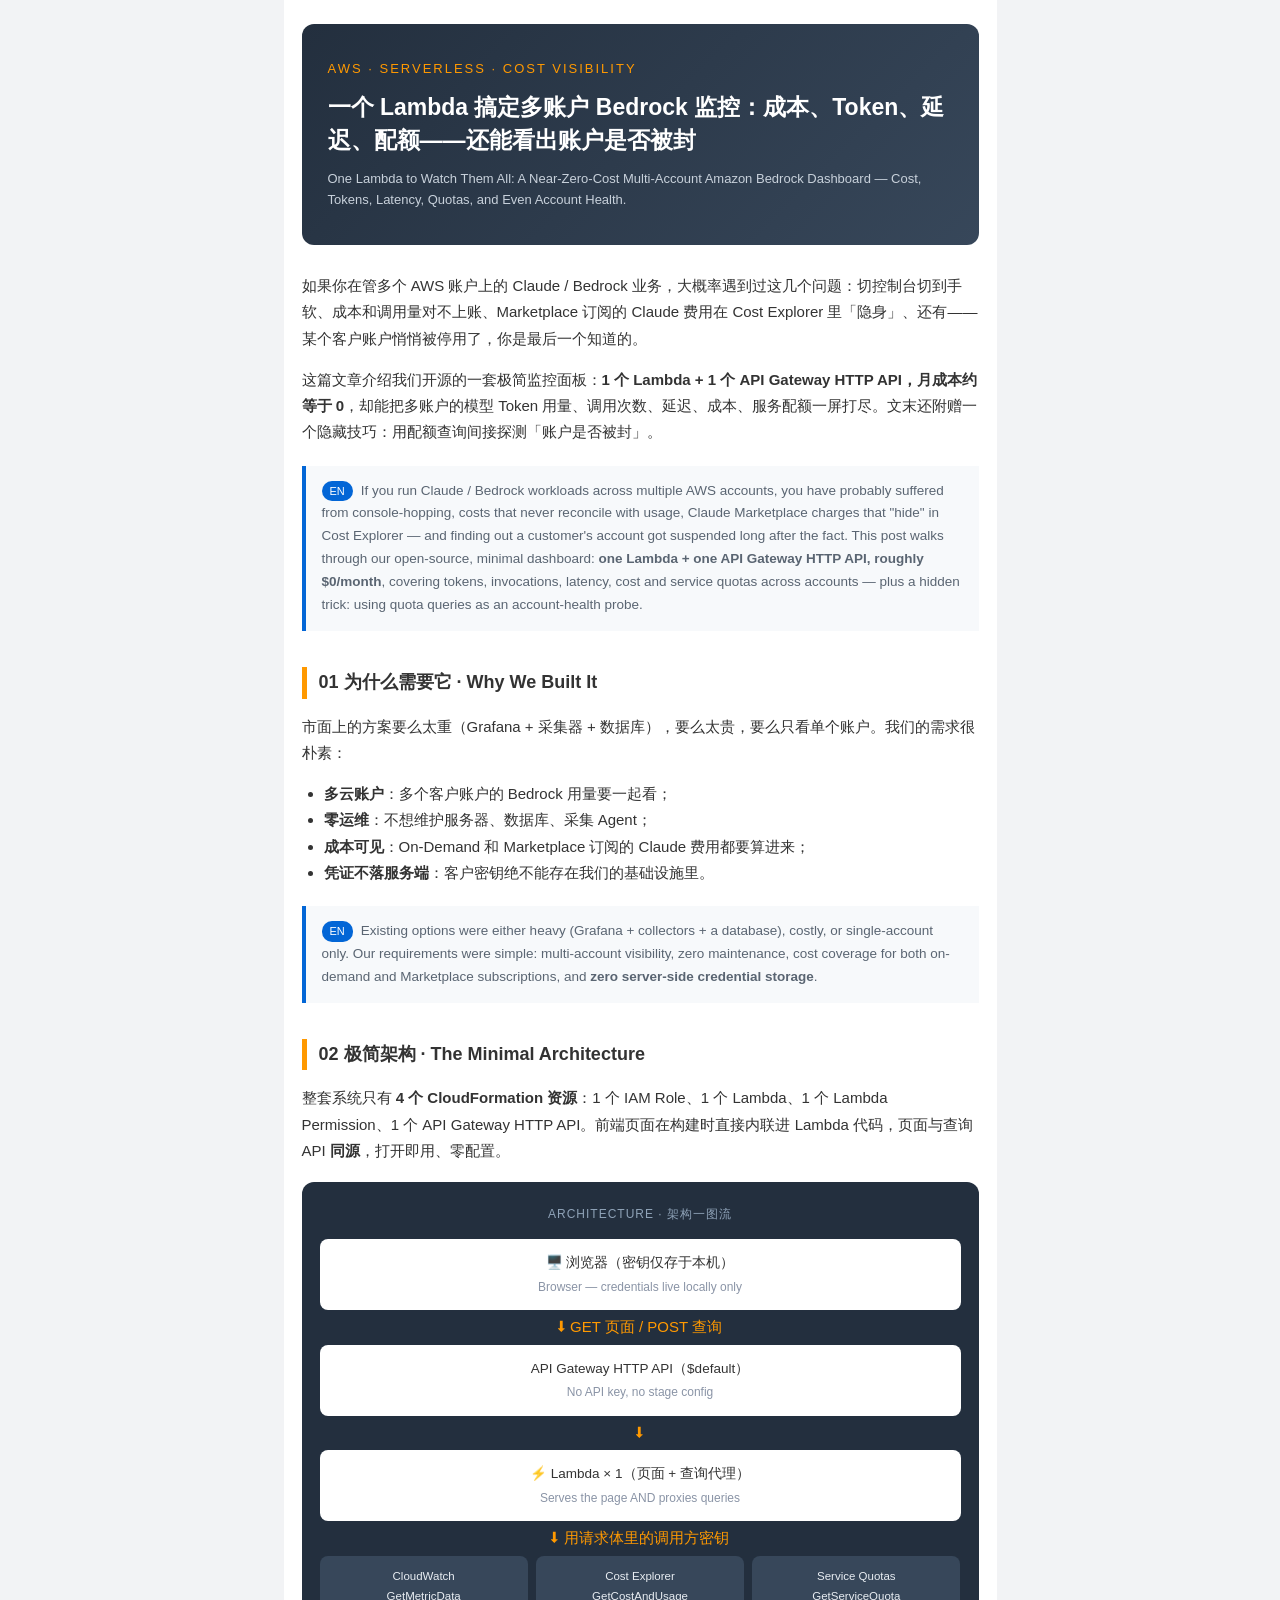
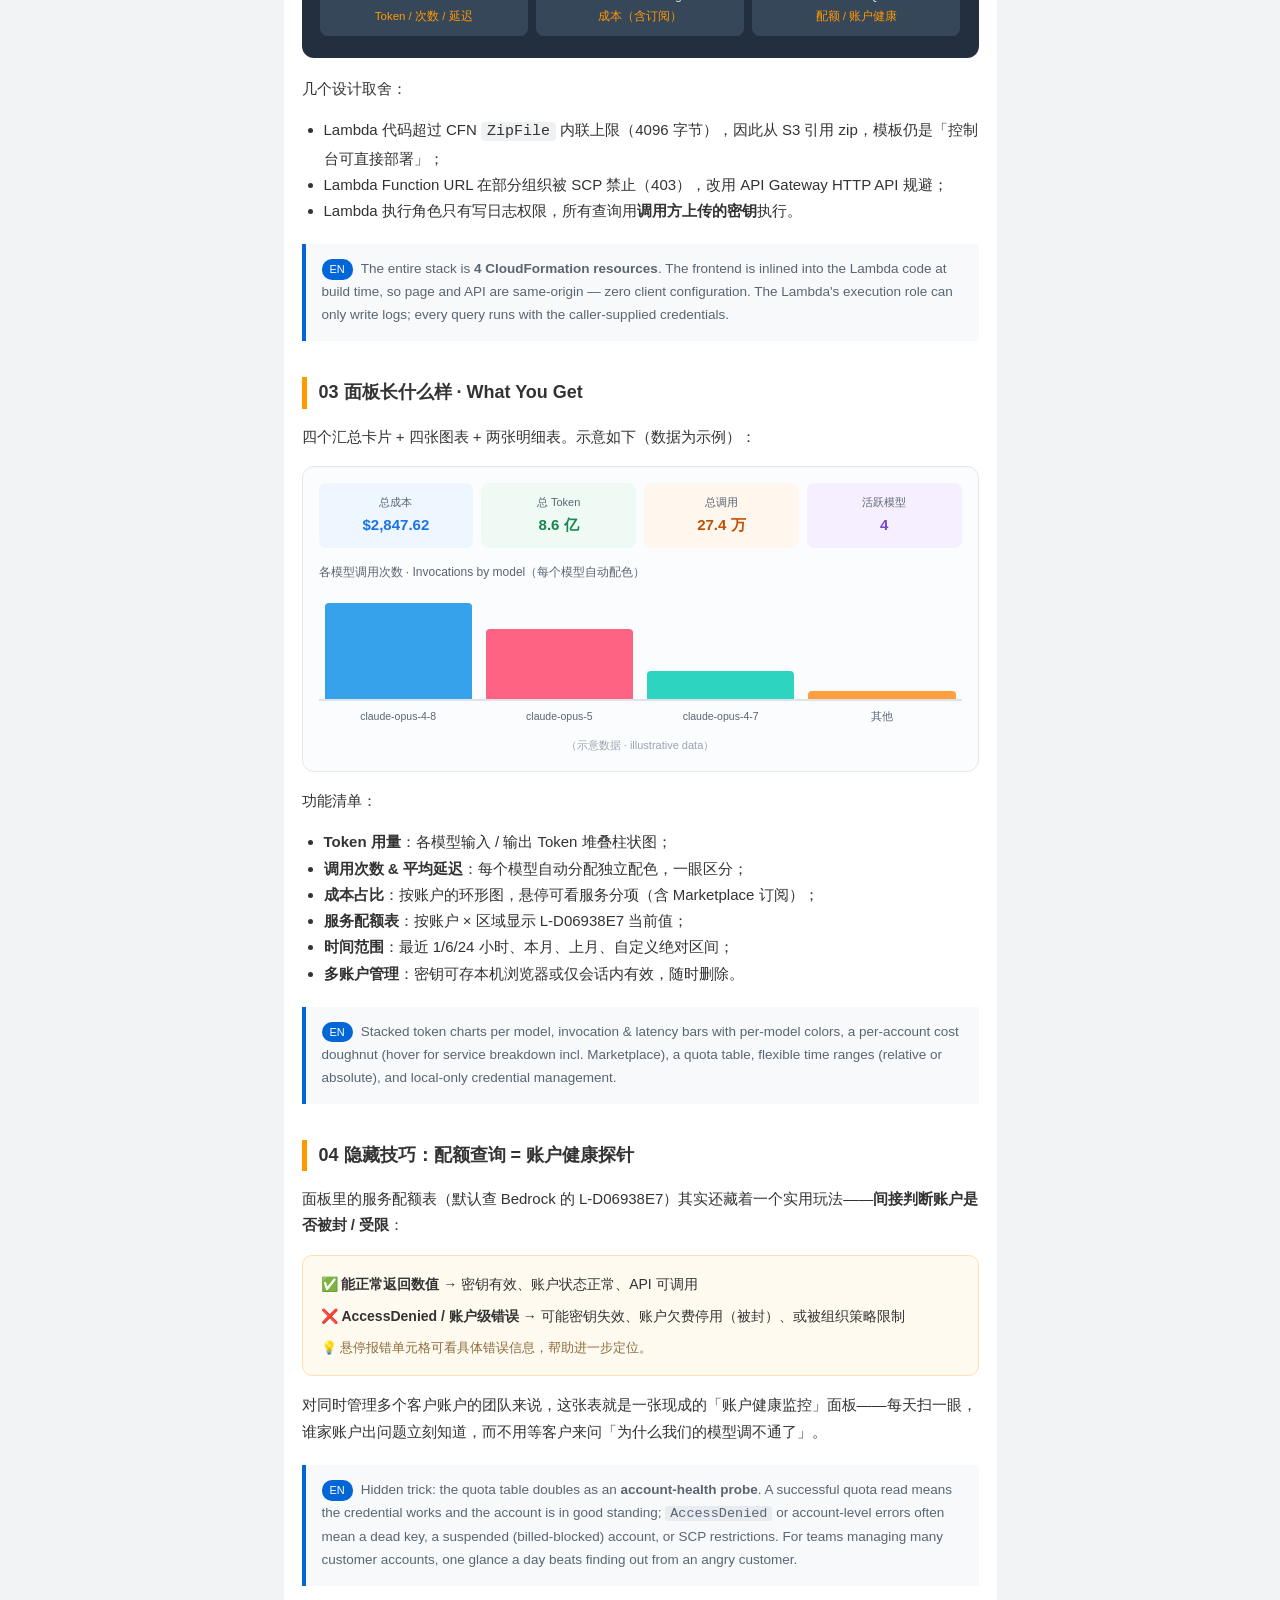
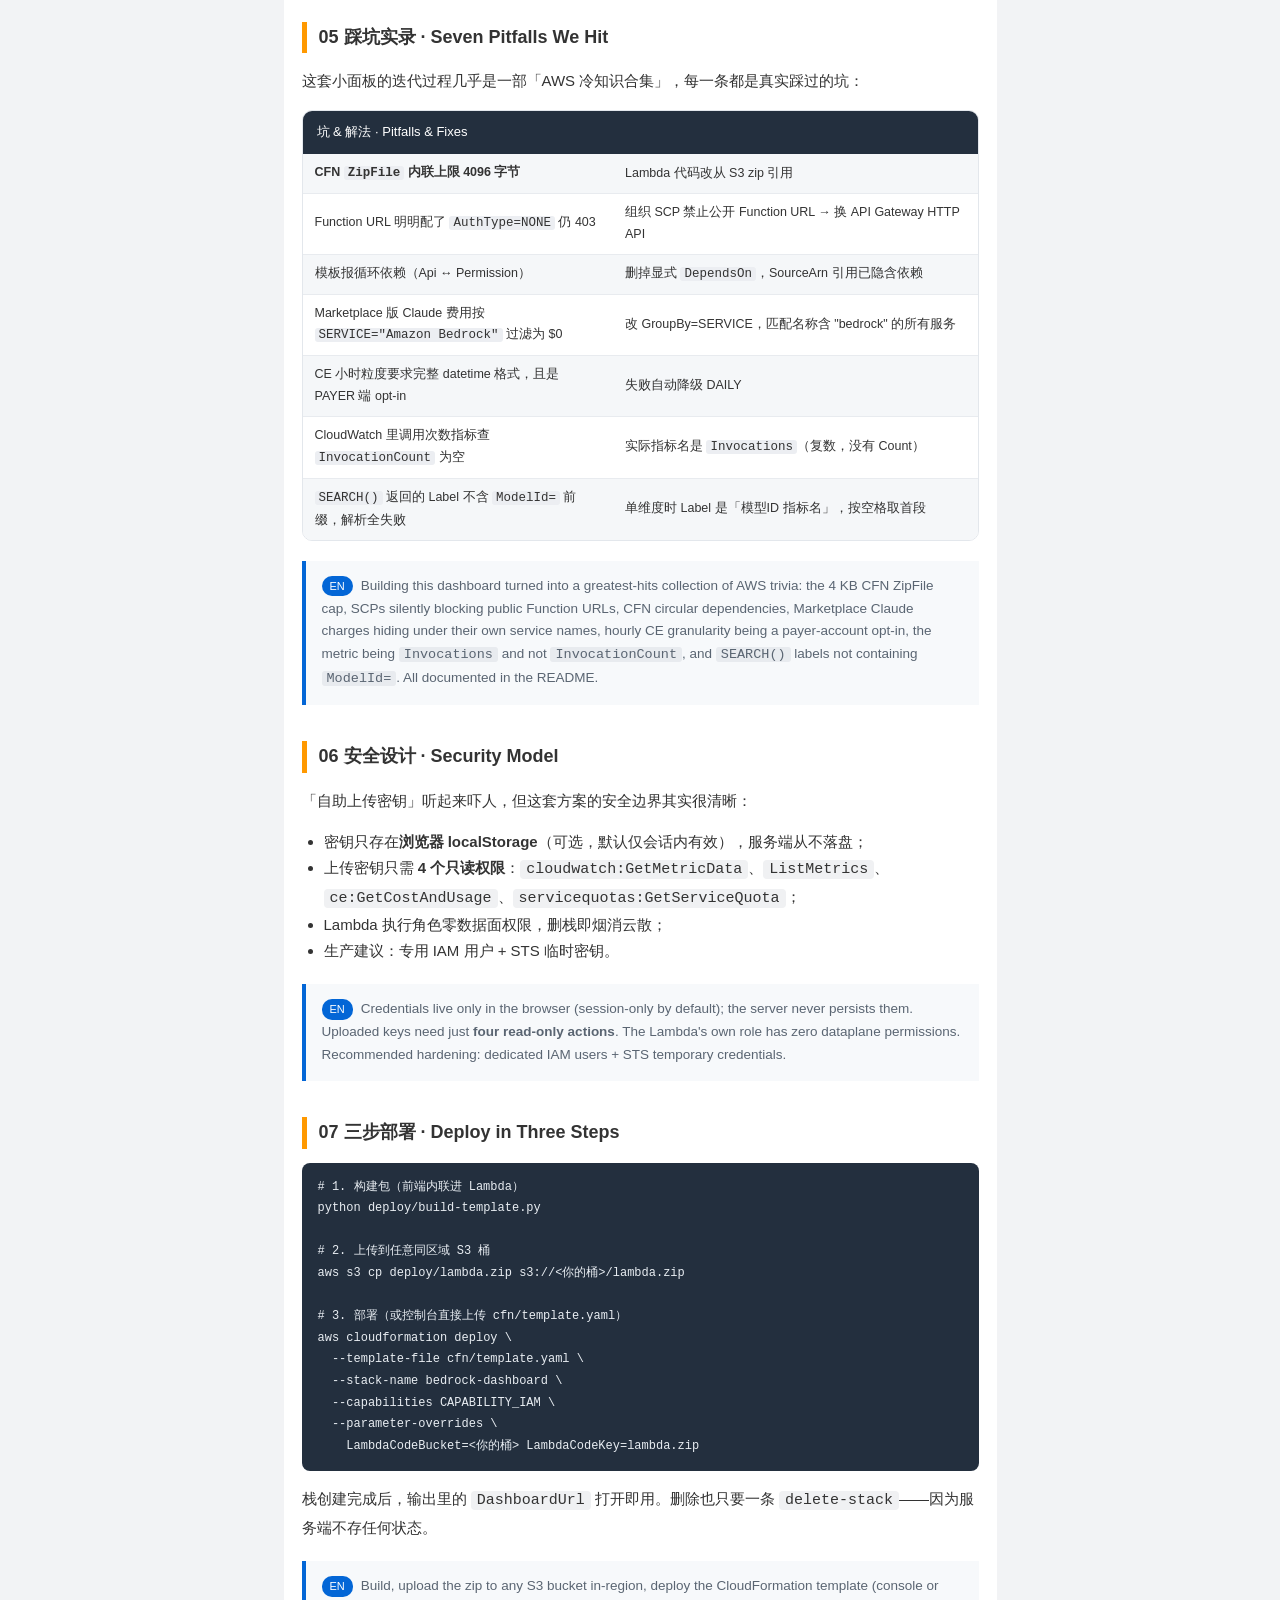
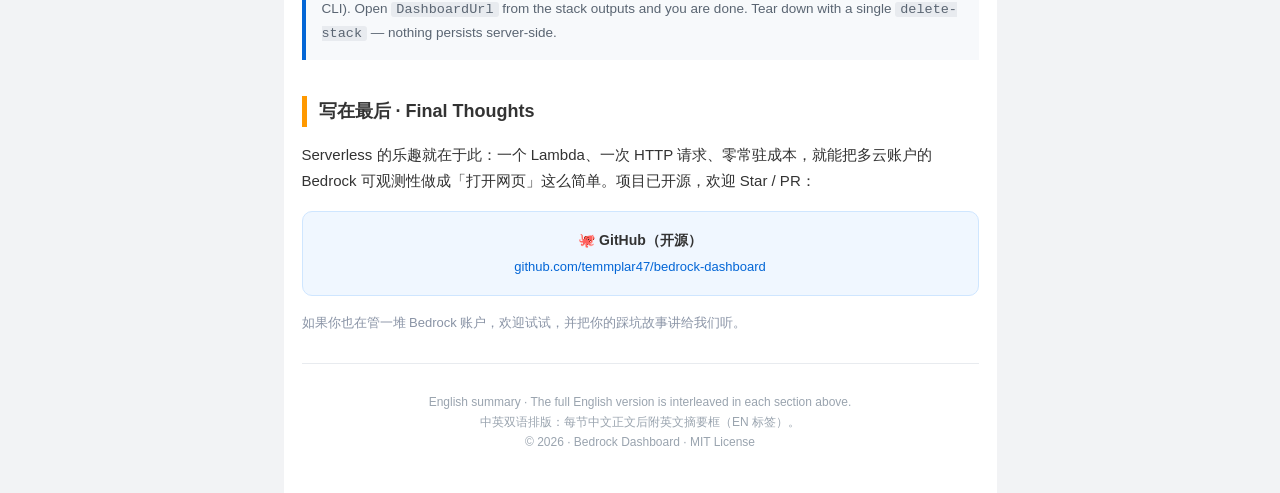
==== docs/wechat-article-bilingual.html @ fa551764 "Add bilingual WeChat article; document quota query as account-health probe in README" ====
<!DOCTYPE html>
<html lang="zh-CN">
<head>
<meta charset="UTF-8">
<meta name="viewport" content="width=device-width, initial-scale=1.0">
<title>一个 Lambda 搞定多账户 Bedrock 监控 · One Lambda to Watch Them All</title>
</head>
<body style="margin:0; padding:0; background:#f2f3f5;">
<div style="max-width:677px; margin:0 auto; padding:24px 18px 48px; font-family:-apple-system,BlinkMacSystemFont,'Helvetica Neue','PingFang SC','Hiragino Sans GB','Microsoft YaHei',sans-serif; color:#333; line-height:1.75; font-size:15px; background:#ffffff;">

  <!-- ===== 封面标题 ===== -->
  <div style="background:linear-gradient(135deg,#232f3e 0%,#37475a 100%); border-radius:12px; padding:34px 26px; margin-bottom:28px;">
    <div style="color:#ff9900; font-size:13px; letter-spacing:2px; margin-bottom:10px;">AWS · SERVERLESS · COST VISIBILITY</div>
    <h1 style="color:#ffffff; font-size:23px; line-height:1.45; margin:0 0 12px;">一个 Lambda 搞定多账户 Bedrock 监控：成本、Token、延迟、配额——还能看出账户是否被封</h1>
    <div style="color:#c8d1db; font-size:13px; line-height:1.6;">One Lambda to Watch Them All: A Near-Zero-Cost Multi-Account Amazon Bedrock Dashboard — Cost, Tokens, Latency, Quotas, and Even Account Health.</div>
  </div>

  <!-- ===== 导语 ===== -->
  <p>如果你在管多个 AWS 账户上的 Claude / Bedrock 业务，大概率遇到过这几个问题：切控制台切到手软、成本和调用量对不上账、Marketplace 订阅的 Claude 费用在 Cost Explorer 里「隐身」、还有——某个客户账户悄悄被停用了，你是最后一个知道的。</p>
  <p>这篇文章介绍我们开源的一套极简监控面板：<strong>1 个 Lambda + 1 个 API Gateway HTTP API，月成本约等于 0</strong>，却能把多账户的模型 Token 用量、调用次数、延迟、成本、服务配额一屏打尽。文末还附赠一个隐藏技巧：用配额查询间接探测「账户是否被封」。</p>

  <div style="background:#f7f9fb; border-left:4px solid #0366d6; padding:14px 16px; margin:20px 0; color:#5a6572; font-size:13.5px; line-height:1.7;">
    <span style="display:inline-block; background:#0366d6; color:#fff; font-size:11px; padding:1px 8px; border-radius:10px; margin-right:8px;">EN</span>If you run Claude / Bedrock workloads across multiple AWS accounts, you have probably suffered from console-hopping, costs that never reconcile with usage, Claude Marketplace charges that "hide" in Cost Explorer — and finding out a customer's account got suspended long after the fact. This post walks through our open-source, minimal dashboard: <strong>one Lambda + one API Gateway HTTP API, roughly $0/month</strong>, covering tokens, invocations, latency, cost and service quotas across accounts — plus a hidden trick: using quota queries as an account-health probe.
  </div>

  <!-- ===== 01 痛点 ===== -->
  <h2 style="font-size:18px; border-left:5px solid #ff9900; padding-left:12px; margin:36px 0 14px;">01 为什么需要它 · Why We Built It</h2>
  <p>市面上的方案要么太重（Grafana + 采集器 + 数据库），要么太贵，要么只看单个账户。我们的需求很朴素：</p>
  <ul style="padding-left:22px; margin:10px 0;">
    <li><strong>多云账户</strong>：多个客户账户的 Bedrock 用量要一起看；</li>
    <li><strong>零运维</strong>：不想维护服务器、数据库、采集 Agent；</li>
    <li><strong>成本可见</strong>：On-Demand 和 Marketplace 订阅的 Claude 费用都要算进来；</li>
    <li><strong>凭证不落服务端</strong>：客户密钥绝不能存在我们的基础设施里。</li>
  </ul>

  <div style="background:#f7f9fb; border-left:4px solid #0366d6; padding:14px 16px; margin:20px 0; color:#5a6572; font-size:13.5px; line-height:1.7;">
    <span style="display:inline-block; background:#0366d6; color:#fff; font-size:11px; padding:1px 8px; border-radius:10px; margin-right:8px;">EN</span>Existing options were either heavy (Grafana + collectors + a database), costly, or single-account only. Our requirements were simple: multi-account visibility, zero maintenance, cost coverage for both on-demand and Marketplace subscriptions, and <strong>zero server-side credential storage</strong>.
  </div>

  <!-- ===== 02 架构 ===== -->
  <h2 style="font-size:18px; border-left:5px solid #ff9900; padding-left:12px; margin:36px 0 14px;">02 极简架构 · The Minimal Architecture</h2>
  <p>整套系统只有 <strong>4 个 CloudFormation 资源</strong>：1 个 IAM Role、1 个 Lambda、1 个 Lambda Permission、1 个 API Gateway HTTP API。前端页面在构建时直接内联进 Lambda 代码，页面与查询 API <strong>同源</strong>，打开即用、零配置。</p>

  <!-- 架构图（纯 div，兼容公众号编辑器） -->
  <div style="background:#232f3e; border-radius:12px; padding:22px 18px; margin:18px 0;">
    <div style="text-align:center; color:#8fa3b8; font-size:12px; letter-spacing:1px; margin-bottom:14px;">ARCHITECTURE · 架构一图流</div>
    <div style="background:#ffffff; border-radius:8px; padding:12px 14px; text-align:center; font-size:13.5px;">
      🖥️ 浏览器（密钥仅存于本机）<br><span style="color:#8a94a6; font-size:12px;">Browser — credentials live locally only</span>
    </div>
    <div style="text-align:center; color:#ff9900; font-size:15px; margin:4px 0;">⬇ GET 页面 / POST 查询</div>
    <div style="background:#ffffff; border-radius:8px; padding:12px 14px; text-align:center; font-size:13.5px;">
      API Gateway HTTP API（$default）<br><span style="color:#8a94a6; font-size:12px;">No API key, no stage config</span>
    </div>
    <div style="text-align:center; color:#ff9900; font-size:15px; margin:4px 0;">⬇</div>
    <div style="background:#ffffff; border-radius:8px; padding:12px 14px; text-align:center; font-size:13.5px;">
      ⚡ Lambda × 1（页面 + 查询代理）<br><span style="color:#8a94a6; font-size:12px;">Serves the page AND proxies queries</span>
    </div>
    <div style="text-align:center; color:#ff9900; font-size:15px; margin:4px 0;">⬇ 用请求体里的调用方密钥</div>
    <div style="display:flex; gap:8px; margin-top:2px;">
      <div style="flex:1; background:#37475a; color:#e8edf2; border-radius:8px; padding:10px 6px; text-align:center; font-size:11.5px;">CloudWatch<br>GetMetricData<br><span style="color:#ff9900;">Token / 次数 / 延迟</span></div>
      <div style="flex:1; background:#37475a; color:#e8edf2; border-radius:8px; padding:10px 6px; text-align:center; font-size:11.5px;">Cost Explorer<br>GetCostAndUsage<br><span style="color:#ff9900;">成本（含订阅）</span></div>
      <div style="flex:1; background:#37475a; color:#e8edf2; border-radius:8px; padding:10px 6px; text-align:center; font-size:11.5px;">Service Quotas<br>GetServiceQuota<br><span style="color:#ff9900;">配额 / 账户健康</span></div>
    </div>
  </div>

  <p>几个设计取舍：</p>
  <ul style="padding-left:22px; margin:10px 0;">
    <li>Lambda 代码超过 CFN <code style="background:#f0f1f3; padding:1px 6px; border-radius:4px;">ZipFile</code> 内联上限（4096 字节），因此从 S3 引用 zip，模板仍是「控制台可直接部署」；</li>
    <li>Lambda Function URL 在部分组织被 SCP 禁止（403），改用 API Gateway HTTP API 规避；</li>
    <li>Lambda 执行角色只有写日志权限，所有查询用<strong>调用方上传的密钥</strong>执行。</li>
  </ul>

  <div style="background:#f7f9fb; border-left:4px solid #0366d6; padding:14px 16px; margin:20px 0; color:#5a6572; font-size:13.5px; line-height:1.7;">
    <span style="display:inline-block; background:#0366d6; color:#fff; font-size:11px; padding:1px 8px; border-radius:10px; margin-right:8px;">EN</span>The entire stack is <strong>4 CloudFormation resources</strong>. The frontend is inlined into the Lambda code at build time, so page and API are same-origin — zero client configuration. The Lambda's execution role can only write logs; every query runs with the caller-supplied credentials.
  </div>

  <!-- ===== 03 面板长什么样 ===== -->
  <h2 style="font-size:18px; border-left:5px solid #ff9900; padding-left:12px; margin:36px 0 14px;">03 面板长什么样 · What You Get</h2>
  <p>四个汇总卡片 + 四张图表 + 两张明细表。示意如下（数据为示例）：</p>

  <!-- 面板示意图 -->
  <div style="border:1px solid #e3e7ec; border-radius:12px; padding:16px; margin:16px 0; background:#fbfcfd;">
    <div style="display:flex; gap:8px; margin-bottom:14px;">
      <div style="flex:1; background:#eef6ff; border-radius:8px; padding:10px 8px; text-align:center;"><div style="font-size:11px; color:#5a6572;">总成本</div><div style="font-size:15px; font-weight:600; color:#1a73e8;">$2,847.62</div></div>
      <div style="flex:1; background:#eefaf3; border-radius:8px; padding:10px 8px; text-align:center;"><div style="font-size:11px; color:#5a6572;">总 Token</div><div style="font-size:15px; font-weight:600; color:#188552;">8.6 亿</div></div>
      <div style="flex:1; background:#fff6ee; border-radius:8px; padding:10px 8px; text-align:center;"><div style="font-size:11px; color:#5a6572;">总调用</div><div style="font-size:15px; font-weight:600; color:#c05000;">27.4 万</div></div>
      <div style="flex:1; background:#f5efff; border-radius:8px; padding:10px 8px; text-align:center;"><div style="font-size:11px; color:#5a6572;">活跃模型</div><div style="font-size:15px; font-weight:600; color:#7649c8;">4</div></div>
    </div>
    <div style="font-size:12px; color:#5a6572; margin-bottom:6px;">各模型调用次数 · Invocations by model（每个模型自动配色）</div>
    <div style="display:flex; align-items:flex-end; gap:14px; height:110px; padding:0 6px; border-bottom:2px solid #dfe3e8;">
      <div style="flex:1; text-align:center;"><div style="background:#36a2eb; height:96px; border-radius:4px 4px 0 0;"></div></div>
      <div style="flex:1; text-align:center;"><div style="background:#ff6384; height:70px; border-radius:4px 4px 0 0;"></div></div>
      <div style="flex:1; text-align:center;"><div style="background:#2dd4bf; height:28px; border-radius:4px 4px 0 0;"></div></div>
      <div style="flex:1; text-align:center;"><div style="background:#ff9f40; height:8px; border-radius:4px 4px 0 0;"></div></div>
    </div>
    <div style="display:flex; gap:14px; padding:6px 6px 0;">
      <div style="flex:1; text-align:center; font-size:10.5px; color:#5a6572;">claude-opus-4-8</div>
      <div style="flex:1; text-align:center; font-size:10.5px; color:#5a6572;">claude-opus-5</div>
      <div style="flex:1; text-align:center; font-size:10.5px; color:#5a6572;">claude-opus-4-7</div>
      <div style="flex:1; text-align:center; font-size:10.5px; color:#5a6572;">其他</div>
    </div>
    <div style="font-size:11px; color:#9aa4af; text-align:center; margin-top:10px;">（示意数据 · illustrative data）</div>
  </div>

  <p>功能清单：</p>
  <ul style="padding-left:22px; margin:10px 0;">
    <li><strong>Token 用量</strong>：各模型输入 / 输出 Token 堆叠柱状图；</li>
    <li><strong>调用次数 & 平均延迟</strong>：每个模型自动分配独立配色，一眼区分；</li>
    <li><strong>成本占比</strong>：按账户的环形图，悬停可看服务分项（含 Marketplace 订阅）；</li>
    <li><strong>服务配额表</strong>：按账户 × 区域显示 L-D06938E7 当前值；</li>
    <li><strong>时间范围</strong>：最近 1/6/24 小时、本月、上月、自定义绝对区间；</li>
    <li><strong>多账户管理</strong>：密钥可存本机浏览器或仅会话内有效，随时删除。</li>
  </ul>

  <div style="background:#f7f9fb; border-left:4px solid #0366d6; padding:14px 16px; margin:20px 0; color:#5a6572; font-size:13.5px; line-height:1.7;">
    <span style="display:inline-block; background:#0366d6; color:#fff; font-size:11px; padding:1px 8px; border-radius:10px; margin-right:8px;">EN</span>Stacked token charts per model, invocation &amp; latency bars with per-model colors, a per-account cost doughnut (hover for service breakdown incl. Marketplace), a quota table, flexible time ranges (relative or absolute), and local-only credential management.
  </div>

  <!-- ===== 04 隐藏技巧 ===== -->
  <h2 style="font-size:18px; border-left:5px solid #ff9900; padding-left:12px; margin:36px 0 14px;">04 隐藏技巧：配额查询 = 账户健康探针</h2>
  <p>面板里的服务配额表（默认查 Bedrock 的 L-D06938E7）其实还藏着一个实用玩法——<strong>间接判断账户是否被封 / 受限</strong>：</p>

  <div style="border:1px solid #ffe0b2; background:#fffaf0; border-radius:10px; padding:16px 18px; margin:16px 0;">
    <div style="font-size:14px; margin-bottom:8px;">✅ <strong>能正常返回数值</strong> → 密钥有效、账户状态正常、API 可调用</div>
    <div style="font-size:14px; margin-bottom:8px;">❌ <strong>AccessDenied / 账户级错误</strong> → 可能密钥失效、账户欠费停用（被封）、或被组织策略限制</div>
    <div style="font-size:13px; color:#8a6d3b;">💡 悬停报错单元格可看具体错误信息，帮助进一步定位。</div>
  </div>

  <p>对同时管理多个客户账户的团队来说，这张表就是一张现成的「账户健康监控」面板——每天扫一眼，谁家账户出问题立刻知道，而不用等客户来问「为什么我们的模型调不通了」。</p>

  <div style="background:#f7f9fb; border-left:4px solid #0366d6; padding:14px 16px; margin:20px 0; color:#5a6572; font-size:13.5px; line-height:1.7;">
    <span style="display:inline-block; background:#0366d6; color:#fff; font-size:11px; padding:1px 8px; border-radius:10px; margin-right:8px;">EN</span>Hidden trick: the quota table doubles as an <strong>account-health probe</strong>. A successful quota read means the credential works and the account is in good standing; <code style="background:#e8ebef; padding:0 5px; border-radius:3px;">AccessDenied</code> or account-level errors often mean a dead key, a suspended (billed-blocked) account, or SCP restrictions. For teams managing many customer accounts, one glance a day beats finding out from an angry customer.
  </div>

  <!-- ===== 05 踩坑实录 ===== -->
  <h2 style="font-size:18px; border-left:5px solid #ff9900; padding-left:12px; margin:36px 0 14px;">05 踩坑实录 · Seven Pitfalls We Hit</h2>
  <p>这套小面板的迭代过程几乎是一部「AWS 冷知识合集」，每一条都是真实踩过的坑：</p>

  <div style="border:1px solid #e3e7ec; border-radius:10px; overflow:hidden; margin:16px 0;">
    <div style="background:#232f3e; color:#fff; padding:10px 14px; font-size:13px;">坑 &amp; 解法 · Pitfalls &amp; Fixes</div>
    <table style="width:100%; border-collapse:collapse; font-size:12.5px;">
      <tr style="background:#f5f7f9;">
        <td style="padding:8px 12px; border-bottom:1px solid #e8ebef; font-weight:600; width:46%;">CFN <code style="background:#eceef2; padding:0 4px; border-radius:3px;">ZipFile</code> 内联上限 4096 字节</td>
        <td style="padding:8px 12px; border-bottom:1px solid #e8ebef;">Lambda 代码改从 S3 zip 引用</td>
      </tr>
      <tr>
        <td style="padding:8px 12px; border-bottom:1px solid #e8ebef;">Function URL 明明配了 <code style="background:#eceef2; padding:0 4px; border-radius:3px;">AuthType=NONE</code> 仍 403</td>
        <td style="padding:8px 12px; border-bottom:1px solid #e8ebef;">组织 SCP 禁止公开 Function URL → 换 API Gateway HTTP API</td>
      </tr>
      <tr style="background:#f5f7f9;">
        <td style="padding:8px 12px; border-bottom:1px solid #e8ebef;">模板报循环依赖（Api ↔ Permission）</td>
        <td style="padding:8px 12px; border-bottom:1px solid #e8ebef;">删掉显式 <code style="background:#eceef2; padding:0 4px; border-radius:3px;">DependsOn</code>，SourceArn 引用已隐含依赖</td>
      </tr>
      <tr>
        <td style="padding:8px 12px; border-bottom:1px solid #e8ebef;">Marketplace 版 Claude 费用按 <code style="background:#eceef2; padding:0 4px; border-radius:3px;">SERVICE="Amazon Bedrock"</code> 过滤为 $0</td>
        <td style="padding:8px 12px; border-bottom:1px solid #e8ebef;">改 GroupBy=SERVICE，匹配名称含 "bedrock" 的所有服务</td>
      </tr>
      <tr style="background:#f5f7f9;">
        <td style="padding:8px 12px; border-bottom:1px solid #e8ebef;">CE 小时粒度要求完整 datetime 格式，且是 PAYER 端 opt-in</td>
        <td style="padding:8px 12px; border-bottom:1px solid #e8ebef;">失败自动降级 DAILY</td>
      </tr>
      <tr>
        <td style="padding:8px 12px; border-bottom:1px solid #e8ebef;">CloudWatch 里调用次数指标查 <code style="background:#eceef2; padding:0 4px; border-radius:3px;">InvocationCount</code> 为空</td>
        <td style="padding:8px 12px; border-bottom:1px solid #e8ebef;">实际指标名是 <code style="background:#eceef2; padding:0 4px; border-radius:3px;">Invocations</code>（复数，没有 Count）</td>
      </tr>
      <tr style="background:#f5f7f9;">
        <td style="padding:8px 12px;"><code style="background:#eceef2; padding:0 4px; border-radius:3px;">SEARCH()</code> 返回的 Label 不含 <code style="background:#eceef2; padding:0 4px; border-radius:3px;">ModelId=</code> 前缀，解析全失败</td>
        <td style="padding:8px 12px;">单维度时 Label 是「模型ID 指标名」，按空格取首段</td>
      </tr>
    </table>
  </div>

  <div style="background:#f7f9fb; border-left:4px solid #0366d6; padding:14px 16px; margin:20px 0; color:#5a6572; font-size:13.5px; line-height:1.7;">
    <span style="display:inline-block; background:#0366d6; color:#fff; font-size:11px; padding:1px 8px; border-radius:10px; margin-right:8px;">EN</span>Building this dashboard turned into a greatest-hits collection of AWS trivia: the 4 KB CFN ZipFile cap, SCPs silently blocking public Function URLs, CFN circular dependencies, Marketplace Claude charges hiding under their own service names, hourly CE granularity being a payer-account opt-in, the metric being <code style="background:#e8ebef; padding:0 5px; border-radius:3px;">Invocations</code> and not <code style="background:#e8ebef; padding:0 5px; border-radius:3px;">InvocationCount</code>, and <code style="background:#e8ebef; padding:0 5px; border-radius:3px;">SEARCH()</code> labels not containing <code style="background:#e8ebef; padding:0 5px; border-radius:3px;">ModelId=</code>. All documented in the README.
  </div>

  <!-- ===== 06 安全设计 ===== -->
  <h2 style="font-size:18px; border-left:5px solid #ff9900; padding-left:12px; margin:36px 0 14px;">06 安全设计 · Security Model</h2>
  <p>「自助上传密钥」听起来吓人，但这套方案的安全边界其实很清晰：</p>
  <ul style="padding-left:22px; margin:10px 0;">
    <li>密钥只存在<strong>浏览器 localStorage</strong>（可选，默认仅会话内有效），服务端从不落盘；</li>
    <li>上传密钥只需 <strong>4 个只读权限</strong>：<code style="background:#f0f1f3; padding:1px 6px; border-radius:4px;">cloudwatch:GetMetricData</code>、<code style="background:#f0f1f3; padding:1px 6px; border-radius:4px;">ListMetrics</code>、<code style="background:#f0f1f3; padding:1px 6px; border-radius:4px;">ce:GetCostAndUsage</code>、<code style="background:#f0f1f3; padding:1px 6px; border-radius:4px;">servicequotas:GetServiceQuota</code>；</li>
    <li>Lambda 执行角色零数据面权限，删栈即烟消云散；</li>
    <li>生产建议：专用 IAM 用户 + STS 临时密钥。</li>
  </ul>

  <div style="background:#f7f9fb; border-left:4px solid #0366d6; padding:14px 16px; margin:20px 0; color:#5a6572; font-size:13.5px; line-height:1.7;">
    <span style="display:inline-block; background:#0366d6; color:#fff; font-size:11px; padding:1px 8px; border-radius:10px; margin-right:8px;">EN</span>Credentials live only in the browser (session-only by default); the server never persists them. Uploaded keys need just <strong>four read-only actions</strong>. The Lambda's own role has zero dataplane permissions. Recommended hardening: dedicated IAM users + STS temporary credentials.
  </div>

  <!-- ===== 07 部署 ===== -->
  <h2 style="font-size:18px; border-left:5px solid #ff9900; padding-left:12px; margin:36px 0 14px;">07 三步部署 · Deploy in Three Steps</h2>
  <pre style="background:#232f3e; color:#e8edf2; border-radius:8px; padding:14px 16px; font-size:12px; overflow-x:auto; line-height:1.8;"><code># 1. 构建包（前端内联进 Lambda）
python deploy/build-template.py

# 2. 上传到任意同区域 S3 桶
aws s3 cp deploy/lambda.zip s3://&lt;你的桶&gt;/lambda.zip

# 3. 部署（或控制台直接上传 cfn/template.yaml）
aws cloudformation deploy \
  --template-file cfn/template.yaml \
  --stack-name bedrock-dashboard \
  --capabilities CAPABILITY_IAM \
  --parameter-overrides \
    LambdaCodeBucket=&lt;你的桶&gt; LambdaCodeKey=lambda.zip</code></pre>
  <p>栈创建完成后，输出里的 <code style="background:#f0f1f3; padding:1px 6px; border-radius:4px;">DashboardUrl</code> 打开即用。删除也只要一条 <code style="background:#f0f1f3; padding:1px 6px; border-radius:4px;">delete-stack</code>——因为服务端不存任何状态。</p>

  <div style="background:#f7f9fb; border-left:4px solid #0366d6; padding:14px 16px; margin:20px 0; color:#5a6572; font-size:13.5px; line-height:1.7;">
    <span style="display:inline-block; background:#0366d6; color:#fff; font-size:11px; padding:1px 8px; border-radius:10px; margin-right:8px;">EN</span>Build, upload the zip to any S3 bucket in-region, deploy the CloudFormation template (console or CLI). Open <code style="background:#e8ebef; padding:0 5px; border-radius:3px;">DashboardUrl</code> from the stack outputs and you are done. Tear down with a single <code style="background:#e8ebef; padding:0 5px; border-radius:3px;">delete-stack</code> — nothing persists server-side.
  </div>

  <!-- ===== 结尾 ===== -->
  <h2 style="font-size:18px; border-left:5px solid #ff9900; padding-left:12px; margin:36px 0 14px;">写在最后 · Final Thoughts</h2>
  <p>Serverless 的乐趣就在于此：一个 Lambda、一次 HTTP 请求、零常驻成本，就能把多云账户的 Bedrock 可观测性做成「打开网页」这么简单。项目已开源，欢迎 Star / PR：</p>

  <div style="background:#f0f7ff; border:1px solid #cfe6ff; border-radius:10px; padding:16px 18px; margin:16px 0; text-align:center;">
    <div style="font-size:14px; margin-bottom:4px;">🐙 <strong>GitHub（开源）</strong></div>
    <div style="font-size:13px; color:#0366d6; word-break:break-all;">github.com/temmplar47/bedrock-dashboard</div>
  </div>

  <p style="color:#8a94a6; font-size:13px;">如果你也在管一堆 Bedrock 账户，欢迎试试，并把你的踩坑故事讲给我们听。</p>

  <hr style="border:none; border-top:1px solid #e8ebef; margin:28px 0;">
  <div style="color:#9aa4af; font-size:12px; text-align:center; line-height:1.7;">
    English summary · The full English version is interleaved in each section above.<br>
    中英双语排版：每节中文正文后附英文摘要框（EN 标签）。<br>
    © 2026 · Bedrock Dashboard · MIT License
  </div>

</div>
</body>
</html>
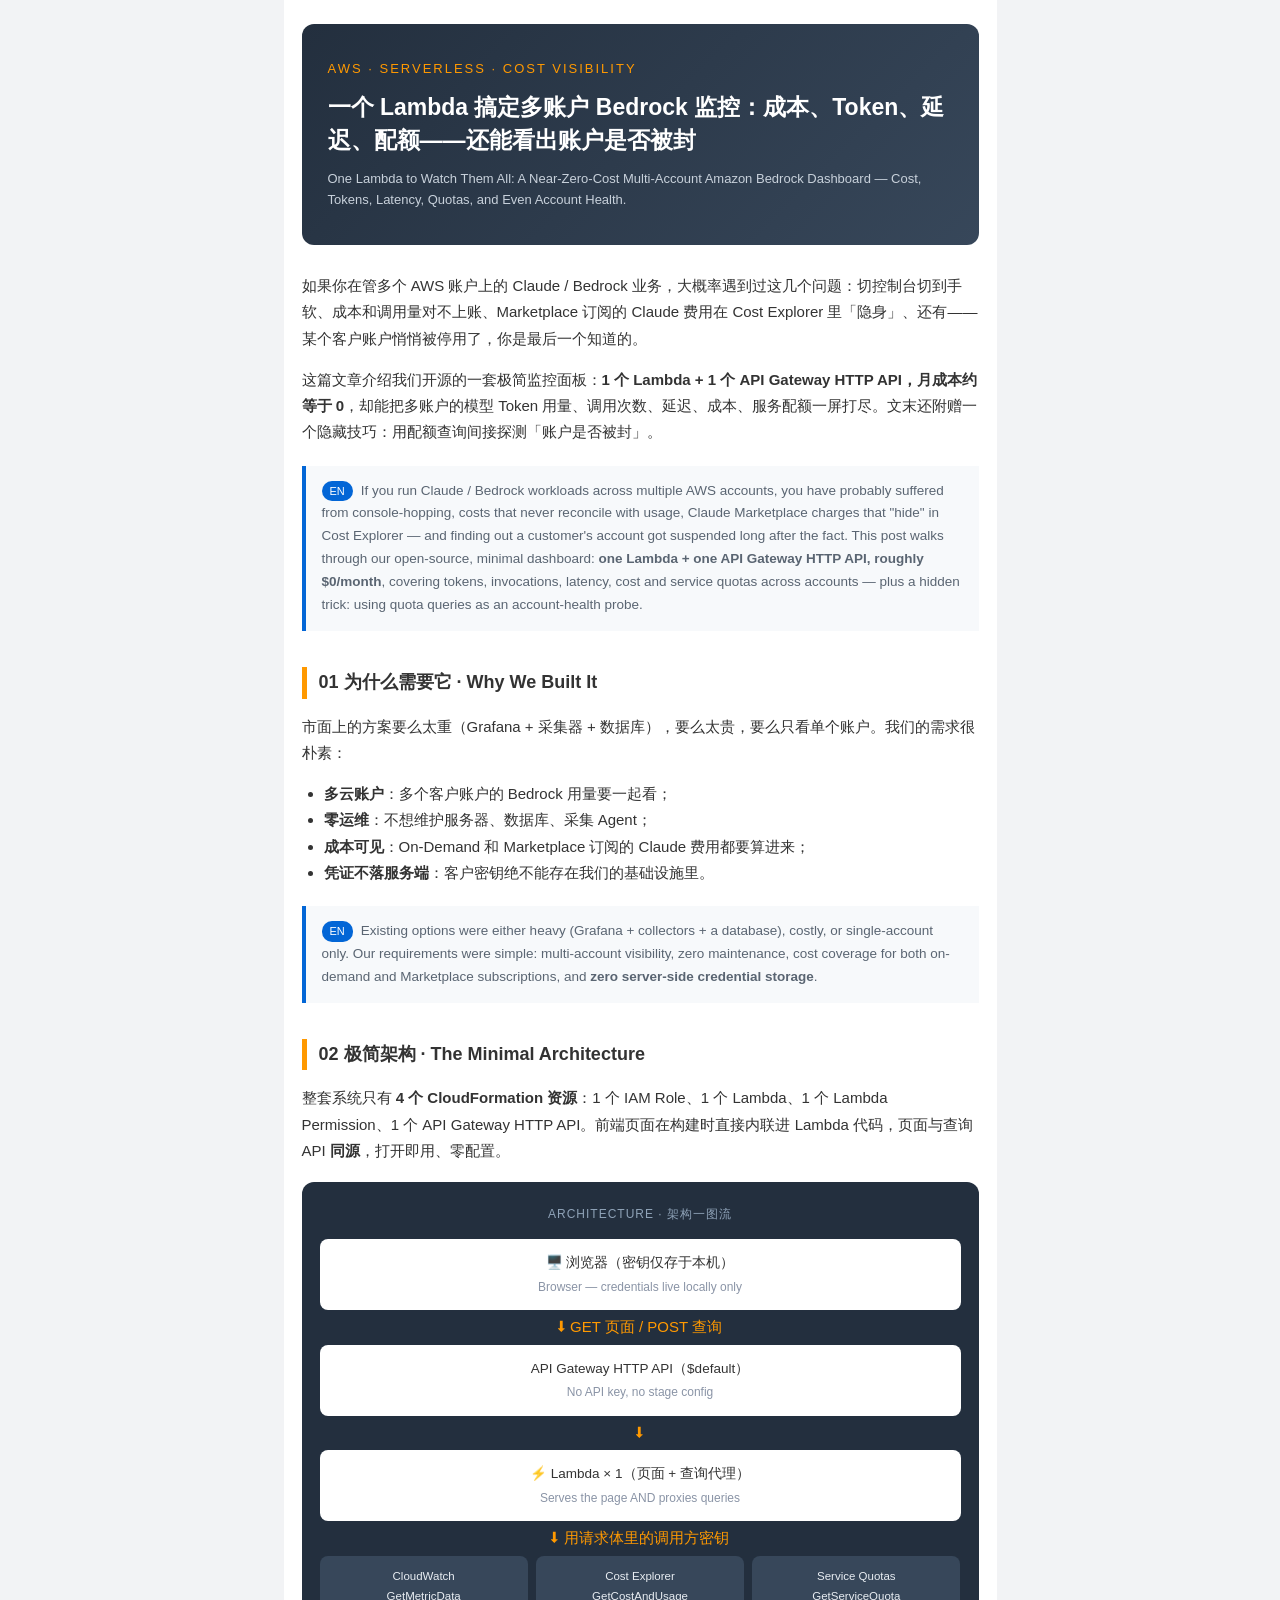
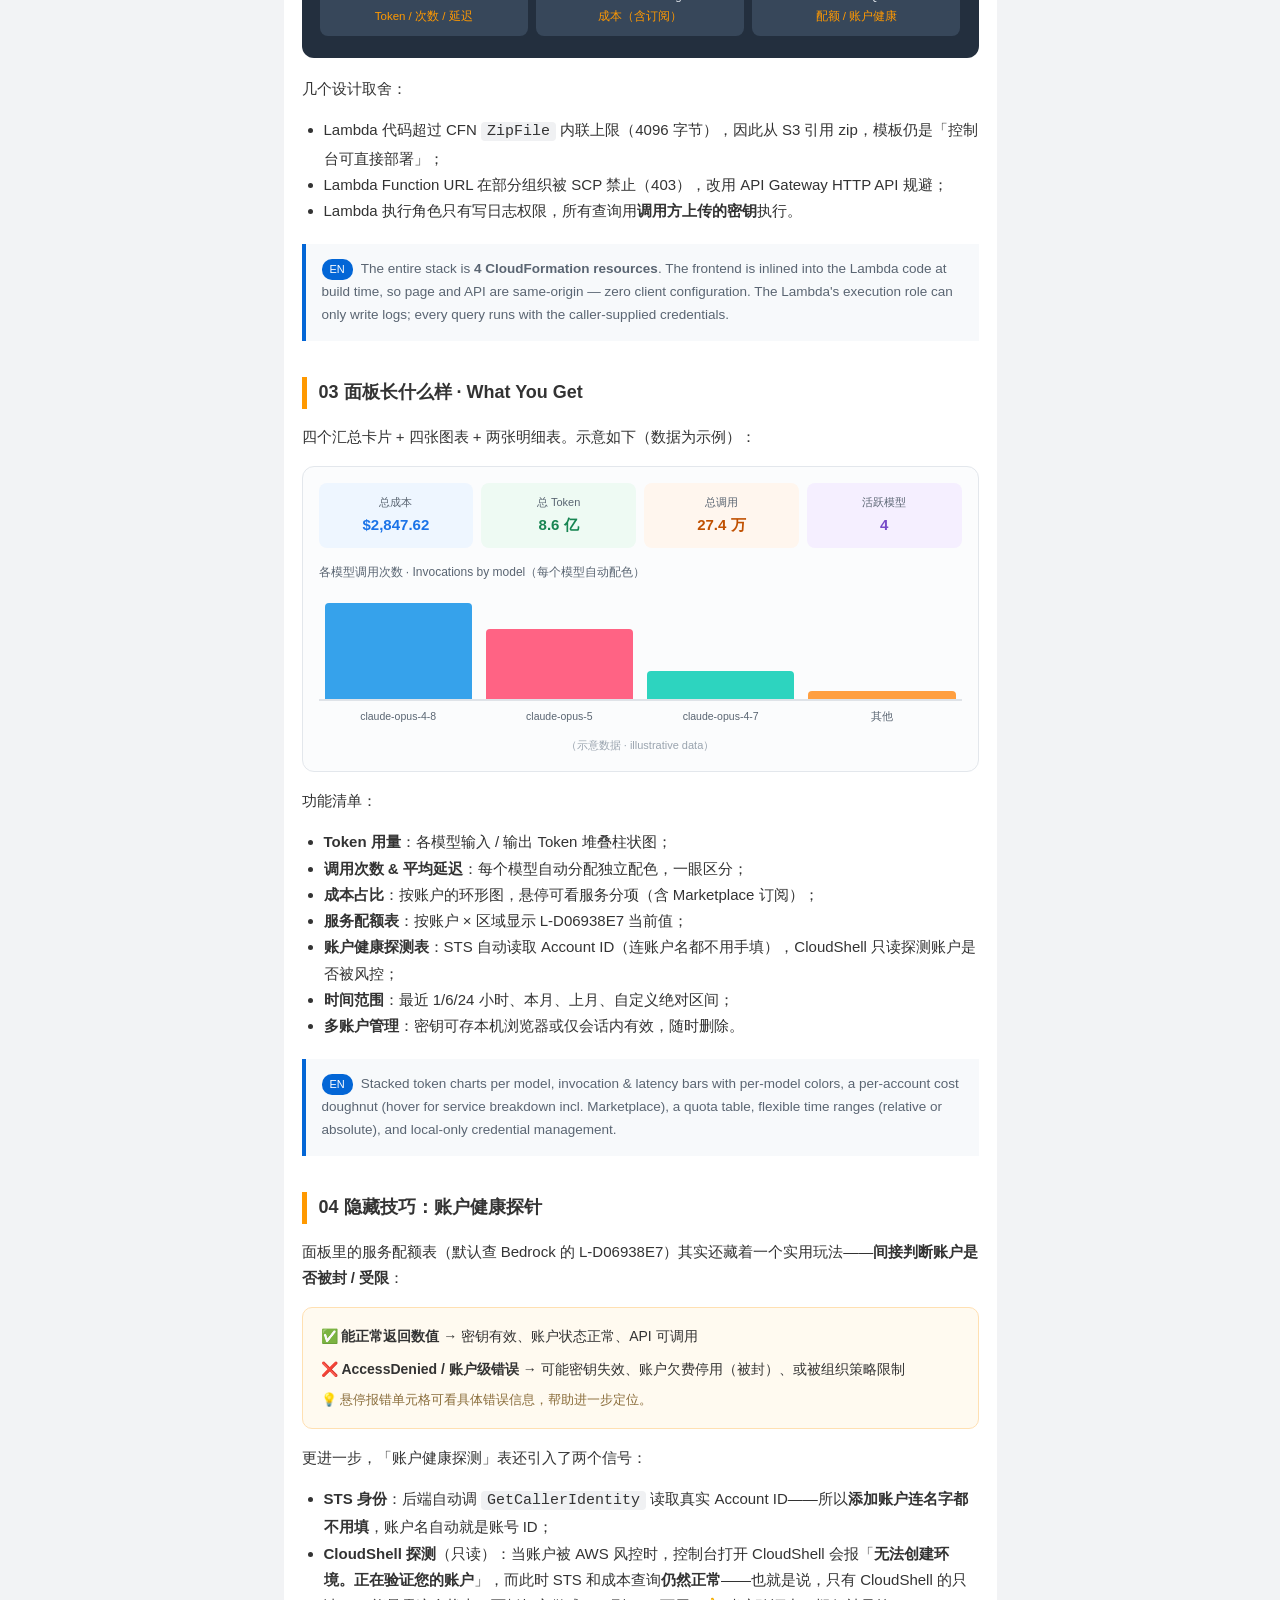
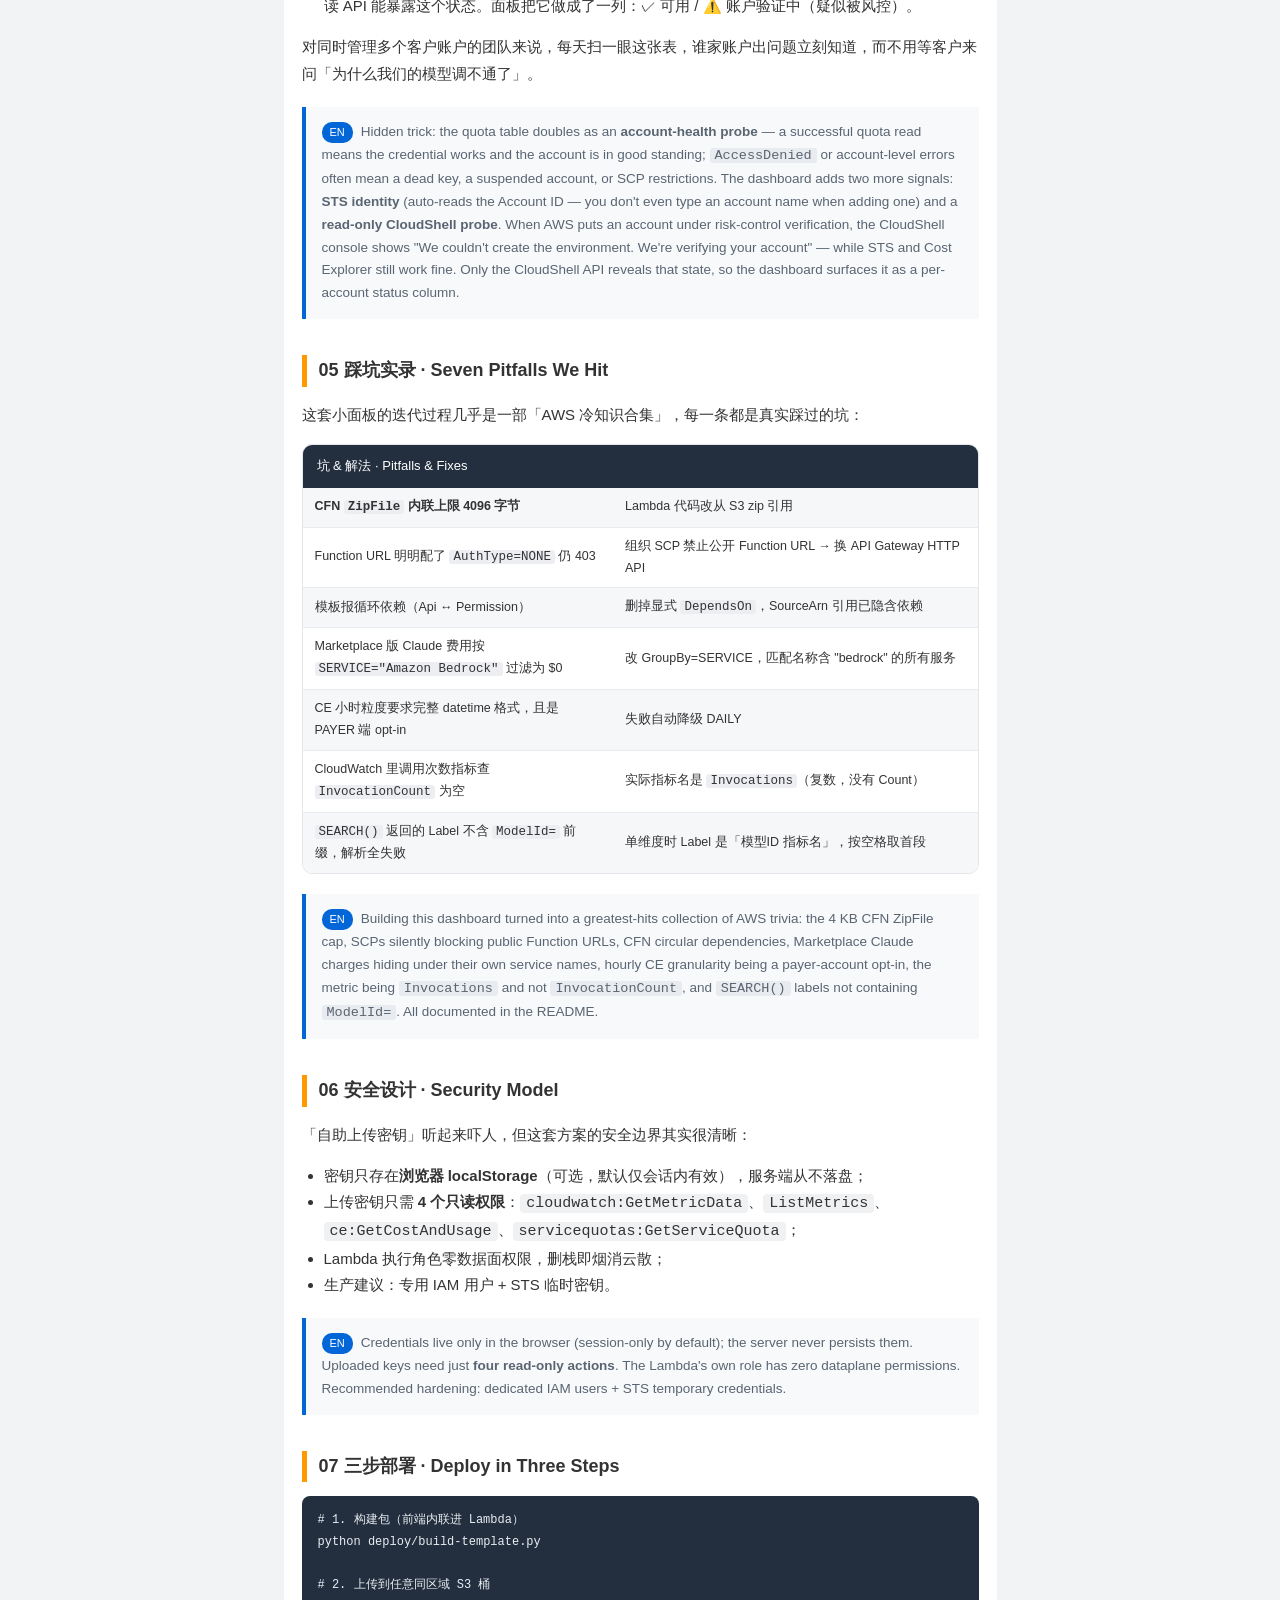
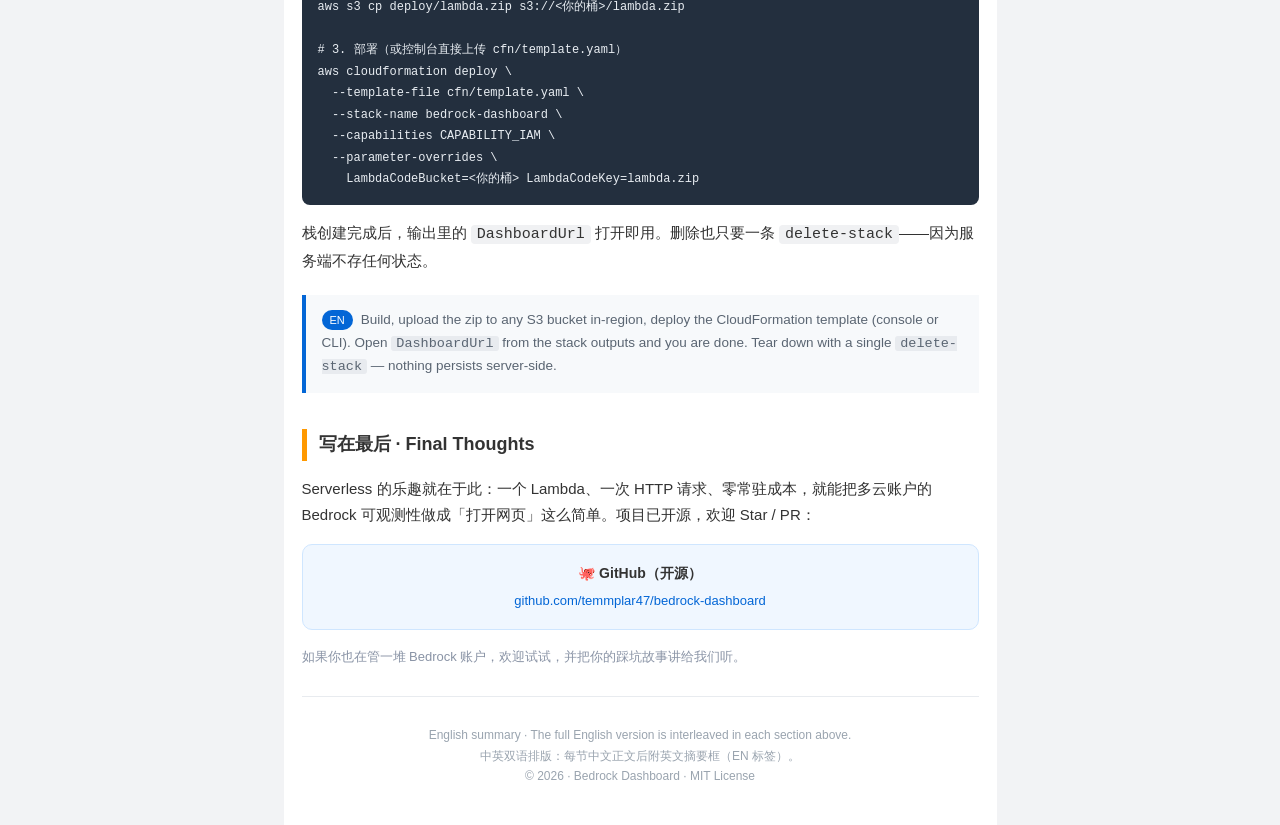
==== commit b3380222: "Auto-read account name via STS; add account-health table with CloudShell probe" ====
--- a/docs/wechat-article-bilingual.html
+++ b/docs/wechat-article-bilingual.html
@@ -108,6 +108,7 @@
     <li><strong>调用次数 & 平均延迟</strong>：每个模型自动分配独立配色，一眼区分；</li>
     <li><strong>成本占比</strong>：按账户的环形图，悬停可看服务分项（含 Marketplace 订阅）；</li>
     <li><strong>服务配额表</strong>：按账户 × 区域显示 L-D06938E7 当前值；</li>
+    <li><strong>账户健康探测表</strong>：STS 自动读取 Account ID（连账户名都不用手填），CloudShell 只读探测账户是否被风控；</li>
     <li><strong>时间范围</strong>：最近 1/6/24 小时、本月、上月、自定义绝对区间；</li>
     <li><strong>多账户管理</strong>：密钥可存本机浏览器或仅会话内有效，随时删除。</li>
   </ul>
@@ -117,7 +118,7 @@
   </div>
 
   <!-- ===== 04 隐藏技巧 ===== -->
-  <h2 style="font-size:18px; border-left:5px solid #ff9900; padding-left:12px; margin:36px 0 14px;">04 隐藏技巧：配额查询 = 账户健康探针</h2>
+  <h2 style="font-size:18px; border-left:5px solid #ff9900; padding-left:12px; margin:36px 0 14px;">04 隐藏技巧：账户健康探针</h2>
   <p>面板里的服务配额表（默认查 Bedrock 的 L-D06938E7）其实还藏着一个实用玩法——<strong>间接判断账户是否被封 / 受限</strong>：</p>
 
   <div style="border:1px solid #ffe0b2; background:#fffaf0; border-radius:10px; padding:16px 18px; margin:16px 0;">
@@ -126,10 +127,16 @@
     <div style="font-size:13px; color:#8a6d3b;">💡 悬停报错单元格可看具体错误信息，帮助进一步定位。</div>
   </div>
 
-  <p>对同时管理多个客户账户的团队来说，这张表就是一张现成的「账户健康监控」面板——每天扫一眼，谁家账户出问题立刻知道，而不用等客户来问「为什么我们的模型调不通了」。</p>
-
-  <div style="background:#f7f9fb; border-left:4px solid #0366d6; padding:14px 16px; margin:20px 0; color:#5a6572; font-size:13.5px; line-height:1.7;">
-    <span style="display:inline-block; background:#0366d6; color:#fff; font-size:11px; padding:1px 8px; border-radius:10px; margin-right:8px;">EN</span>Hidden trick: the quota table doubles as an <strong>account-health probe</strong>. A successful quota read means the credential works and the account is in good standing; <code style="background:#e8ebef; padding:0 5px; border-radius:3px;">AccessDenied</code> or account-level errors often mean a dead key, a suspended (billed-blocked) account, or SCP restrictions. For teams managing many customer accounts, one glance a day beats finding out from an angry customer.
+  <p>更进一步，「账户健康探测」表还引入了两个信号：</p>
+  <ul style="padding-left:22px; margin:10px 0;">
+    <li><strong>STS 身份</strong>：后端自动调 <code style="background:#f0f1f3; padding:1px 6px; border-radius:4px;">GetCallerIdentity</code> 读取真实 Account ID——所以<strong>添加账户连名字都不用填</strong>，账户名自动就是账号 ID；</li>
+    <li><strong>CloudShell 探测</strong>（只读）：当账户被 AWS 风控时，控制台打开 CloudShell 会报「<strong>无法创建环境。正在验证您的账户</strong>」，而此时 STS 和成本查询<strong>仍然正常</strong>——也就是说，只有 CloudShell 的只读 API 能暴露这个状态。面板把它做成了一列：✓ 可用 / ⚠️ 账户验证中（疑似被风控）。</li>
+  </ul>
+
+  <p>对同时管理多个客户账户的团队来说，每天扫一眼这张表，谁家账户出问题立刻知道，而不用等客户来问「为什么我们的模型调不通了」。</p>
+
+  <div style="background:#f7f9fb; border-left:4px solid #0366d6; padding:14px 16px; margin:20px 0; color:#5a6572; font-size:13.5px; line-height:1.7;">
+    <span style="display:inline-block; background:#0366d6; color:#fff; font-size:11px; padding:1px 8px; border-radius:10px; margin-right:8px;">EN</span>Hidden trick: the quota table doubles as an <strong>account-health probe</strong> — a successful quota read means the credential works and the account is in good standing; <code style="background:#e8ebef; padding:0 5px; border-radius:3px;">AccessDenied</code> or account-level errors often mean a dead key, a suspended account, or SCP restrictions. The dashboard adds two more signals: <strong>STS identity</strong> (auto-reads the Account ID — you don't even type an account name when adding one) and a <strong>read-only CloudShell probe</strong>. When AWS puts an account under risk-control verification, the CloudShell console shows "We couldn't create the environment. We're verifying your account" — while STS and Cost Explorer still work fine. Only the CloudShell API reveals that state, so the dashboard surfaces it as a per-account status column.
   </div>
 
   <!-- ===== 05 踩坑实录 ===== -->
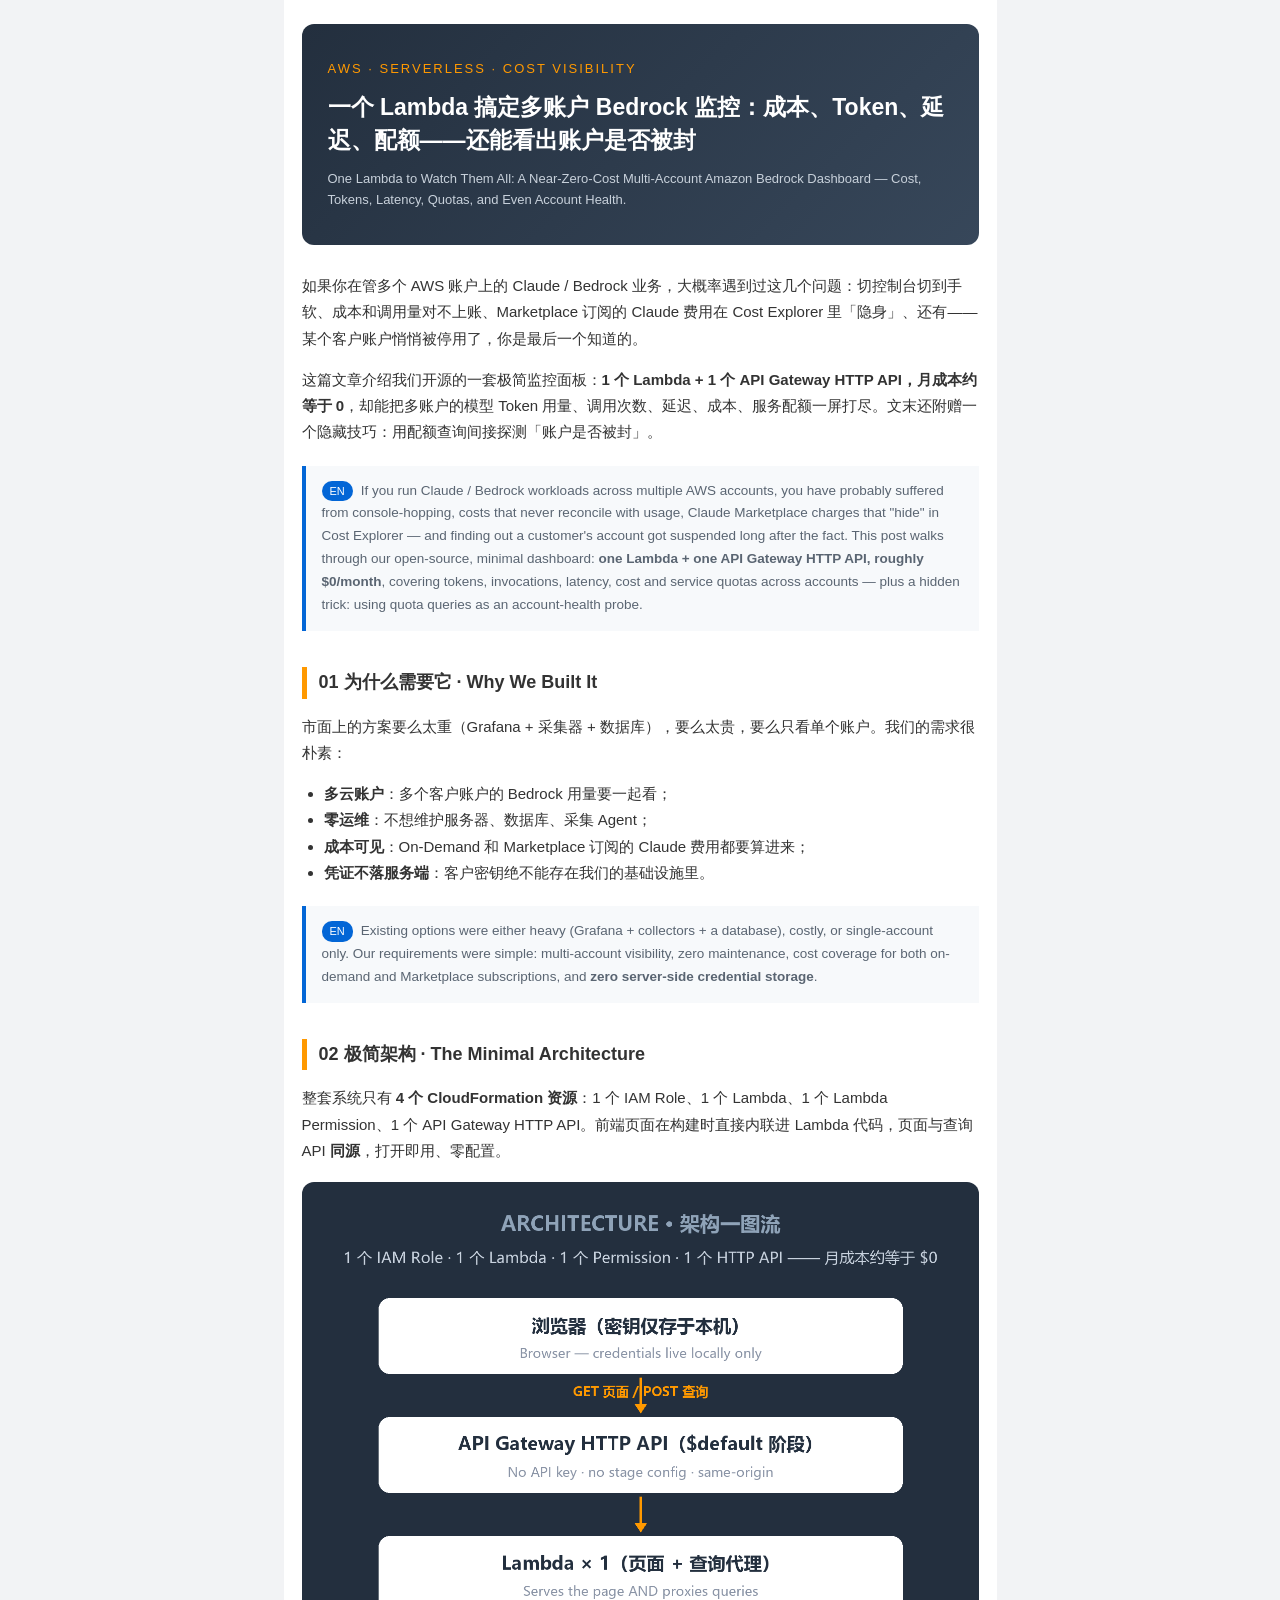
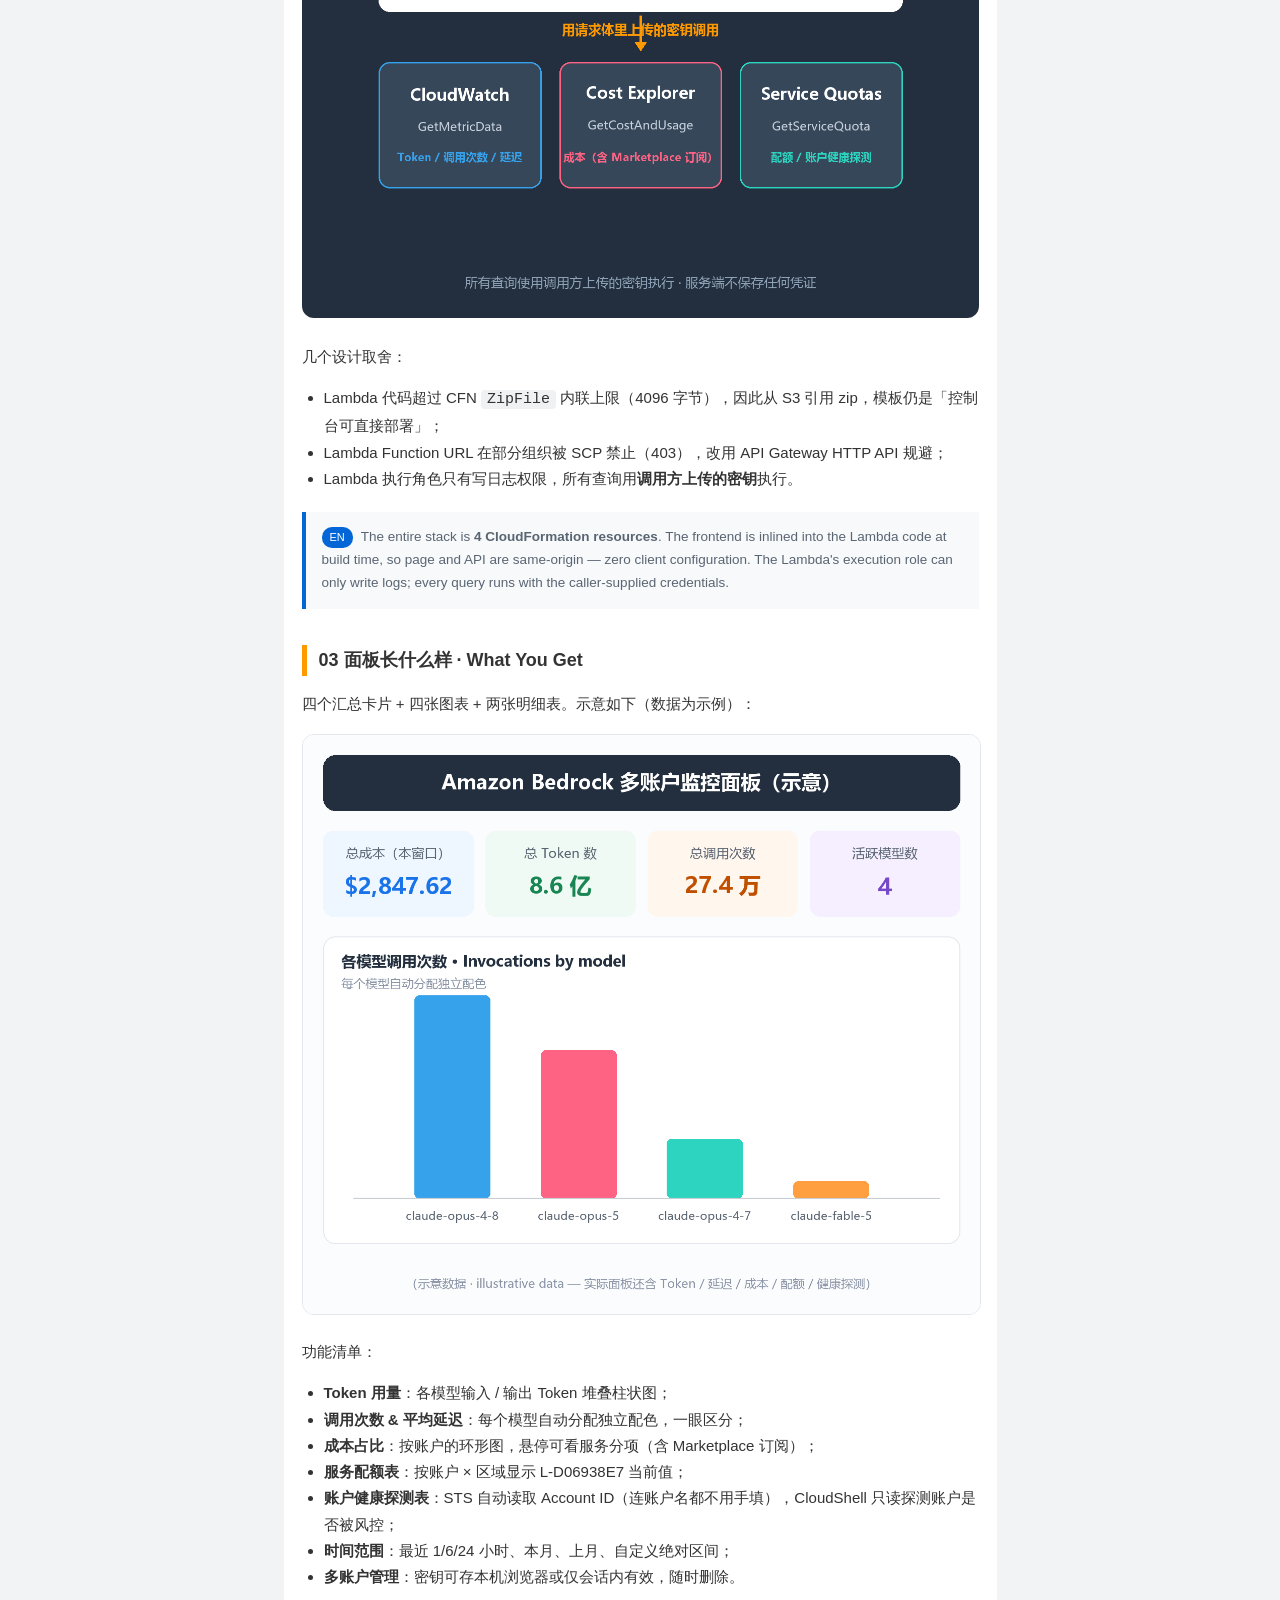
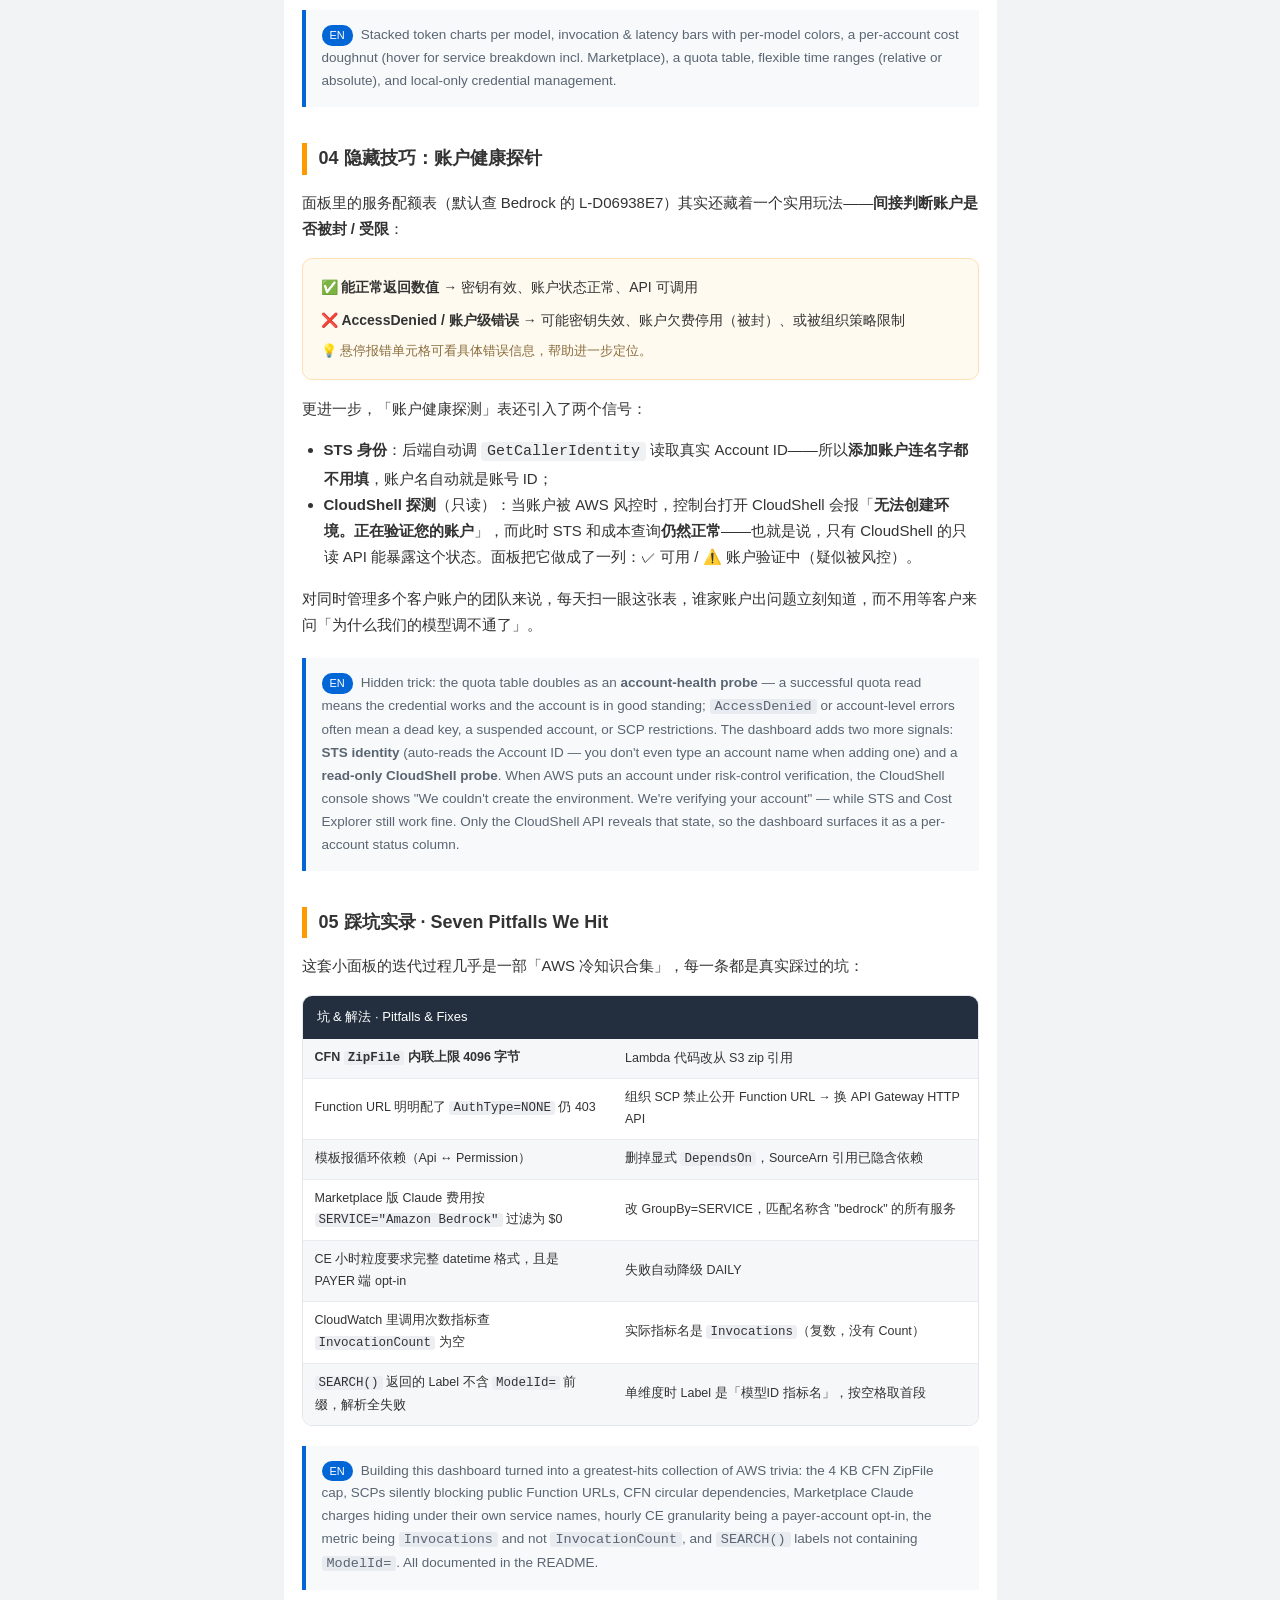
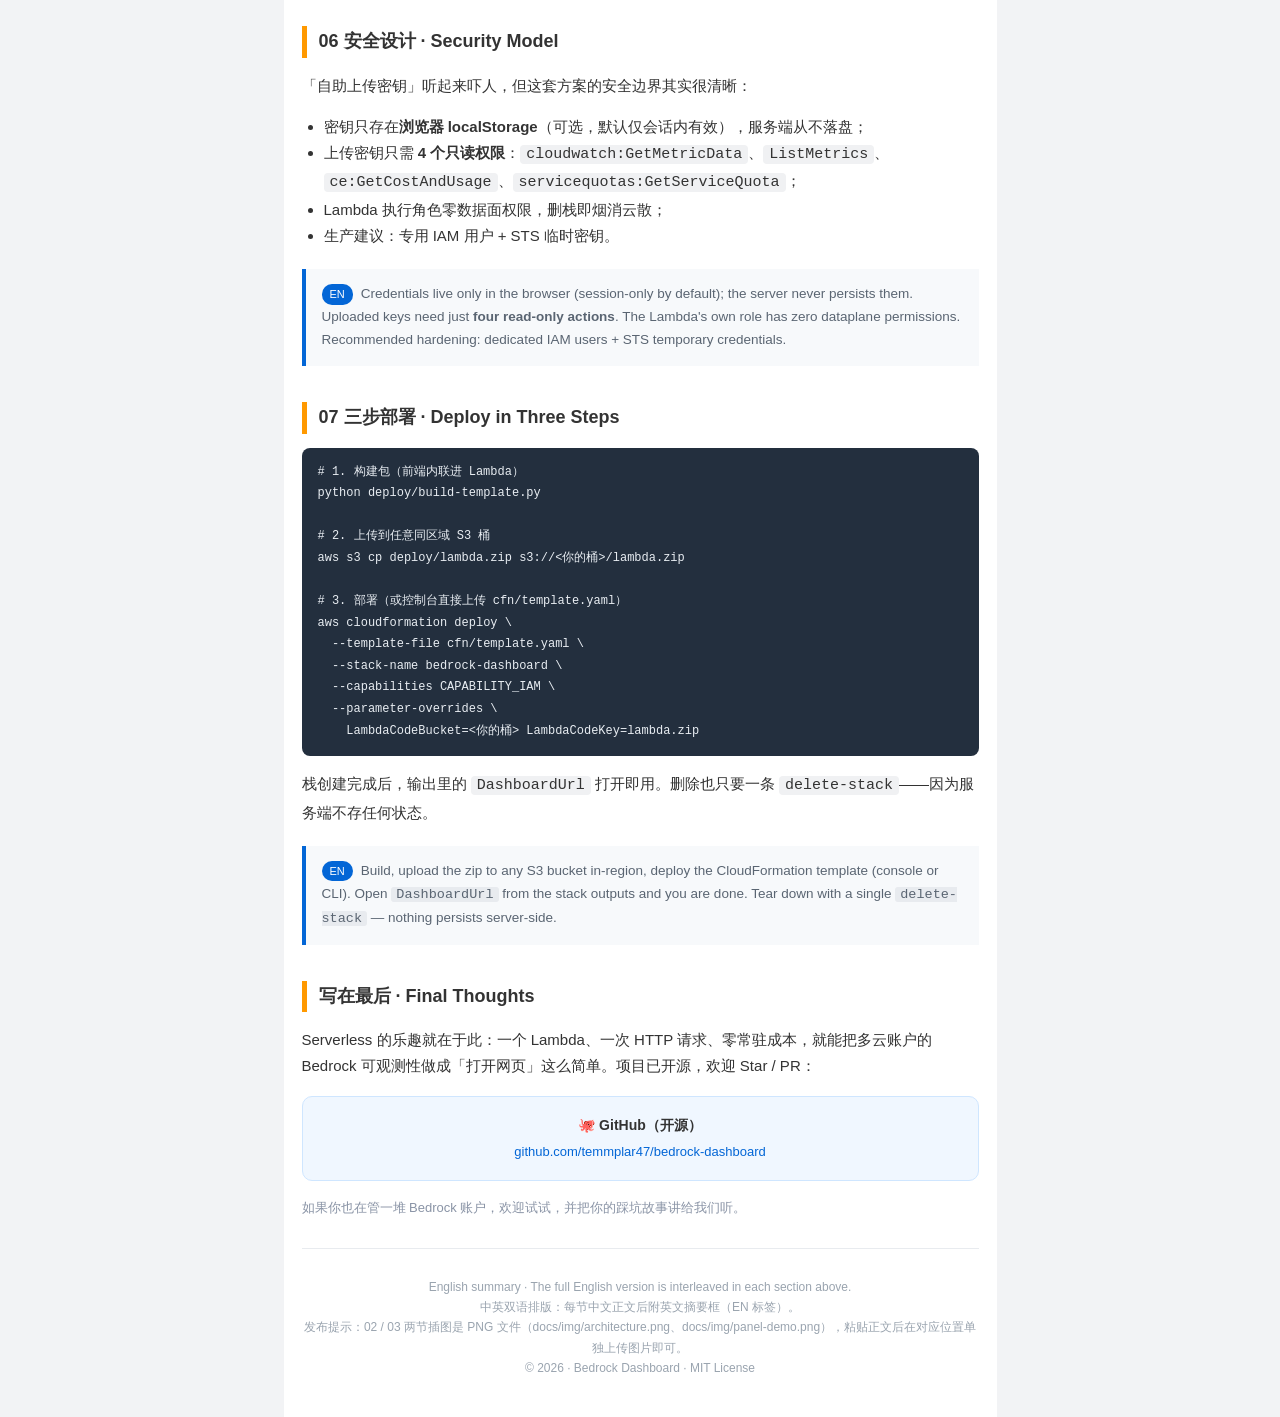
==== commit 9c2a4a04: "Replace div-based article diagrams with PNG images (WeChat editor compatible)" ====
--- a/docs/wechat-article-bilingual.html
+++ b/docs/wechat-article-bilingual.html
@@ -41,26 +41,9 @@
   <h2 style="font-size:18px; border-left:5px solid #ff9900; padding-left:12px; margin:36px 0 14px;">02 极简架构 · The Minimal Architecture</h2>
   <p>整套系统只有 <strong>4 个 CloudFormation 资源</strong>：1 个 IAM Role、1 个 Lambda、1 个 Lambda Permission、1 个 API Gateway HTTP API。前端页面在构建时直接内联进 Lambda 代码，页面与查询 API <strong>同源</strong>，打开即用、零配置。</p>
 
-  <!-- 架构图（纯 div，兼容公众号编辑器） -->
-  <div style="background:#232f3e; border-radius:12px; padding:22px 18px; margin:18px 0;">
-    <div style="text-align:center; color:#8fa3b8; font-size:12px; letter-spacing:1px; margin-bottom:14px;">ARCHITECTURE · 架构一图流</div>
-    <div style="background:#ffffff; border-radius:8px; padding:12px 14px; text-align:center; font-size:13.5px;">
-      🖥️ 浏览器（密钥仅存于本机）<br><span style="color:#8a94a6; font-size:12px;">Browser — credentials live locally only</span>
-    </div>
-    <div style="text-align:center; color:#ff9900; font-size:15px; margin:4px 0;">⬇ GET 页面 / POST 查询</div>
-    <div style="background:#ffffff; border-radius:8px; padding:12px 14px; text-align:center; font-size:13.5px;">
-      API Gateway HTTP API（$default）<br><span style="color:#8a94a6; font-size:12px;">No API key, no stage config</span>
-    </div>
-    <div style="text-align:center; color:#ff9900; font-size:15px; margin:4px 0;">⬇</div>
-    <div style="background:#ffffff; border-radius:8px; padding:12px 14px; text-align:center; font-size:13.5px;">
-      ⚡ Lambda × 1（页面 + 查询代理）<br><span style="color:#8a94a6; font-size:12px;">Serves the page AND proxies queries</span>
-    </div>
-    <div style="text-align:center; color:#ff9900; font-size:15px; margin:4px 0;">⬇ 用请求体里的调用方密钥</div>
-    <div style="display:flex; gap:8px; margin-top:2px;">
-      <div style="flex:1; background:#37475a; color:#e8edf2; border-radius:8px; padding:10px 6px; text-align:center; font-size:11.5px;">CloudWatch<br>GetMetricData<br><span style="color:#ff9900;">Token / 次数 / 延迟</span></div>
-      <div style="flex:1; background:#37475a; color:#e8edf2; border-radius:8px; padding:10px 6px; text-align:center; font-size:11.5px;">Cost Explorer<br>GetCostAndUsage<br><span style="color:#ff9900;">成本（含订阅）</span></div>
-      <div style="flex:1; background:#37475a; color:#e8edf2; border-radius:8px; padding:10px 6px; text-align:center; font-size:11.5px;">Service Quotas<br>GetServiceQuota<br><span style="color:#ff9900;">配额 / 账户健康</span></div>
-    </div>
+  <!-- 架构图：PNG 插图（发布时上传到公众号素材库，文件见 docs/img/architecture.png） -->
+  <div style="margin:18px 0; text-align:center;">
+    <img src="img/architecture.png" alt="架构一图流：浏览器 → API Gateway HTTP API → Lambda → CloudWatch / Cost Explorer / Service Quotas" style="max-width:100%; border-radius:12px;">
   </div>
 
   <p>几个设计取舍：</p>
@@ -78,28 +61,9 @@
   <h2 style="font-size:18px; border-left:5px solid #ff9900; padding-left:12px; margin:36px 0 14px;">03 面板长什么样 · What You Get</h2>
   <p>四个汇总卡片 + 四张图表 + 两张明细表。示意如下（数据为示例）：</p>
 
-  <!-- 面板示意图 -->
-  <div style="border:1px solid #e3e7ec; border-radius:12px; padding:16px; margin:16px 0; background:#fbfcfd;">
-    <div style="display:flex; gap:8px; margin-bottom:14px;">
-      <div style="flex:1; background:#eef6ff; border-radius:8px; padding:10px 8px; text-align:center;"><div style="font-size:11px; color:#5a6572;">总成本</div><div style="font-size:15px; font-weight:600; color:#1a73e8;">$2,847.62</div></div>
-      <div style="flex:1; background:#eefaf3; border-radius:8px; padding:10px 8px; text-align:center;"><div style="font-size:11px; color:#5a6572;">总 Token</div><div style="font-size:15px; font-weight:600; color:#188552;">8.6 亿</div></div>
-      <div style="flex:1; background:#fff6ee; border-radius:8px; padding:10px 8px; text-align:center;"><div style="font-size:11px; color:#5a6572;">总调用</div><div style="font-size:15px; font-weight:600; color:#c05000;">27.4 万</div></div>
-      <div style="flex:1; background:#f5efff; border-radius:8px; padding:10px 8px; text-align:center;"><div style="font-size:11px; color:#5a6572;">活跃模型</div><div style="font-size:15px; font-weight:600; color:#7649c8;">4</div></div>
-    </div>
-    <div style="font-size:12px; color:#5a6572; margin-bottom:6px;">各模型调用次数 · Invocations by model（每个模型自动配色）</div>
-    <div style="display:flex; align-items:flex-end; gap:14px; height:110px; padding:0 6px; border-bottom:2px solid #dfe3e8;">
-      <div style="flex:1; text-align:center;"><div style="background:#36a2eb; height:96px; border-radius:4px 4px 0 0;"></div></div>
-      <div style="flex:1; text-align:center;"><div style="background:#ff6384; height:70px; border-radius:4px 4px 0 0;"></div></div>
-      <div style="flex:1; text-align:center;"><div style="background:#2dd4bf; height:28px; border-radius:4px 4px 0 0;"></div></div>
-      <div style="flex:1; text-align:center;"><div style="background:#ff9f40; height:8px; border-radius:4px 4px 0 0;"></div></div>
-    </div>
-    <div style="display:flex; gap:14px; padding:6px 6px 0;">
-      <div style="flex:1; text-align:center; font-size:10.5px; color:#5a6572;">claude-opus-4-8</div>
-      <div style="flex:1; text-align:center; font-size:10.5px; color:#5a6572;">claude-opus-5</div>
-      <div style="flex:1; text-align:center; font-size:10.5px; color:#5a6572;">claude-opus-4-7</div>
-      <div style="flex:1; text-align:center; font-size:10.5px; color:#5a6572;">其他</div>
-    </div>
-    <div style="font-size:11px; color:#9aa4af; text-align:center; margin-top:10px;">（示意数据 · illustrative data）</div>
+  <!-- 面板示意图：PNG 插图（发布时上传到公众号素材库，文件见 docs/img/panel-demo.png） -->
+  <div style="margin:16px 0; text-align:center;">
+    <img src="img/panel-demo.png" alt="面板示意：四张汇总卡片 + 各模型调用次数彩色柱状图" style="max-width:100%; border-radius:12px; border:1px solid #e3e7ec;">
   </div>
 
   <p>功能清单：</p>
@@ -231,6 +195,7 @@
   <div style="color:#9aa4af; font-size:12px; text-align:center; line-height:1.7;">
     English summary · The full English version is interleaved in each section above.<br>
     中英双语排版：每节中文正文后附英文摘要框（EN 标签）。<br>
+    发布提示：02 / 03 两节插图是 PNG 文件（docs/img/architecture.png、docs/img/panel-demo.png），粘贴正文后在对应位置单独上传图片即可。<br>
     © 2026 · Bedrock Dashboard · MIT License
   </div>
 
